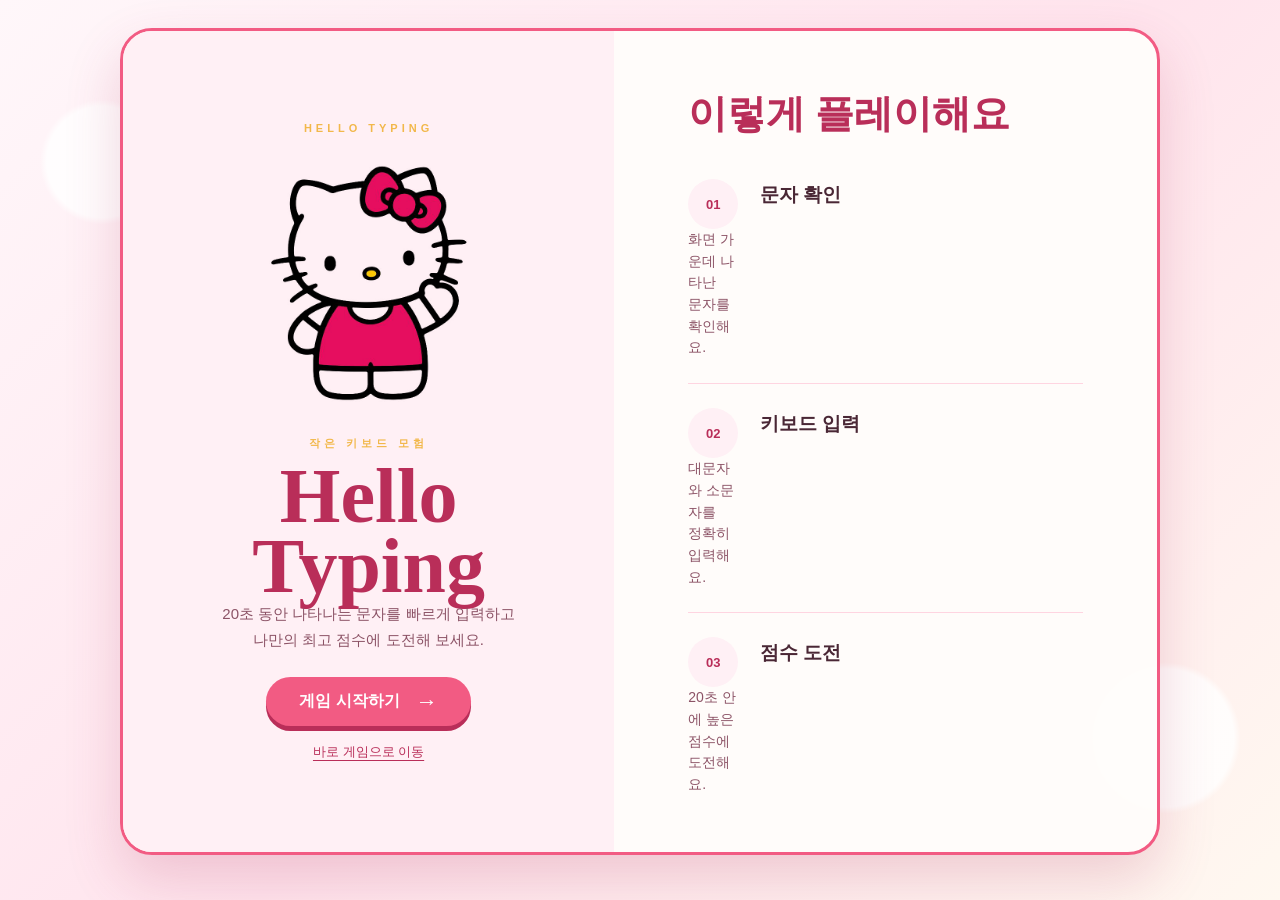
==== onboarding.html @ 5c675c10 "ui_sol" ====
<!DOCTYPE html>
<html lang="ko">
<head>
    <meta charset="UTF-8">
    <meta name="viewport" content="width=device-width, initial-scale=1.0">
    <title>Hello Typing 시작하기</title>
    <link rel="stylesheet" href="css/onboarding.css">
</head>
<body>
    <main class="onboarding">
        <section class="onboarding__hero" aria-labelledby="onboarding-title">
            <div class="onboarding__badge">HELLO TYPING</div>
            <img class="onboarding__mascot" src="assets/hello-kitty.png" alt="헬로키티 캐릭터">
            <p class="onboarding__eyebrow">작은 키보드 모험</p>
            <h1 id="onboarding-title">Hello<br>Typing</h1>
            <p class="onboarding__intro">20초 동안 나타나는 문자를 빠르게 입력하고<br>나만의 최고 점수에 도전해 보세요.</p>
            <a class="onboarding__start" href="typing_game.html">게임 시작하기 <span aria-hidden="true">→</span></a>
            <a class="onboarding__skip" href="typing_game.html">바로 게임으로 이동</a>
        </section>

        <section class="onboarding__steps" aria-labelledby="steps-title">
            <h2 id="steps-title">이렇게 플레이해요</h2>
            <div class="onboarding__step-list">
                <article class="onboarding__step">
                    <span class="onboarding__step-number">01</span>
                    <h3>문자 확인</h3>
                    <p>화면 가운데 나타난<br>문자를 확인해요.</p>
                </article>
                <article class="onboarding__step">
                    <span class="onboarding__step-number">02</span>
                    <h3>키보드 입력</h3>
                    <p>대문자와 소문자를<br>정확히 입력해요.</p>
                </article>
                <article class="onboarding__step">
                    <span class="onboarding__step-number">03</span>
                    <h3>점수 도전</h3>
                    <p>20초 안에 높은 점수에<br>도전해요.</p>
                </article>
            </div>
        </section>
    </main>
</body>
</html>
---- css/onboarding.css ----
:root {
    --pink: #f25b83;
    --dark-pink: #b92e59;
    --pale-pink: #fff0f5;
    --blush: #ffd5e1;
    --ink: #4a2735;
    --gold: #f2b84b;
    --white: #fffdfb;
}

* {
    box-sizing: border-box;
}

body {
    min-height: 100vh;
    margin: 0;
    padding: 28px 18px;
    color: var(--ink);
    background:
        radial-gradient(circle at 8% 18%, rgba(255, 255, 255, 0.85) 0 4%, transparent 4.5%),
        radial-gradient(circle at 91% 82%, rgba(255, 255, 255, 0.8) 0 5%, transparent 5.5%),
        linear-gradient(135deg, #fff7fa 0%, #ffe4ed 53%, #fff8f0 100%);
    font-family: "Trebuchet MS", "Malgun Gothic", sans-serif;
}

.onboarding {
    display: grid;
    grid-template-columns: minmax(280px, 0.95fr) minmax(360px, 1.05fr);
    width: min(100%, 1040px);
    min-height: min(720px, calc(100vh - 56px));
    margin: 0 auto;
    overflow: hidden;
    border: 3px solid var(--pink);
    border-radius: 32px;
    background: rgba(255, 253, 251, 0.95);
    box-shadow: 0 24px 55px rgba(174, 54, 93, 0.2);
}

.onboarding__hero {
    position: relative;
    display: flex;
    flex-direction: column;
    align-items: center;
    justify-content: center;
    padding: 56px 44px;
    overflow: hidden;
    background: var(--pale-pink);
    text-align: center;
}

.onboarding__badge,
.onboarding__eyebrow {
    color: var(--gold);
    font-size: 11px;
    font-weight: bold;
    letter-spacing: 4px;
}

.onboarding__badge {
    margin-bottom: 24px;
}

.onboarding__eyebrow {
    margin: 28px 0 10px;
}

.onboarding__mascot {
    display: block;
    width: min(100%, 250px);
    height: auto;
    margin: 0 auto;
    border-radius: 20px;
    mix-blend-mode: multiply;
}

.onboarding__ear {
    position: absolute;
    top: -27px;
    width: 58px;
    height: 58px;
    border: 3px solid var(--pink);
    background: var(--white);
}

.onboarding__ear--left {
    left: 3px;
    border-right: 0;
    border-bottom: 0;
    border-radius: 18px 0 0;
    transform: rotate(35deg);
}

.onboarding__ear--right {
    right: 3px;
    border-left: 0;
    border-bottom: 0;
    border-radius: 0 18px 0 0;
    transform: rotate(-35deg);
}

.onboarding__eye,
.onboarding__nose {
    position: absolute;
    background: var(--ink);
}

.onboarding__eye {
    top: 67px;
    width: 8px;
    height: 15px;
    border-radius: 50%;
}

.onboarding__eye--left {
    left: 49px;
}

.onboarding__eye--right {
    right: 49px;
}

.onboarding__nose {
    top: 83px;
    left: calc(50% - 5px);
    width: 10px;
    height: 8px;
    border-radius: 50%;
    background: var(--gold);
}

.onboarding__whisker {
    position: absolute;
    top: 91px;
    width: 39px;
    height: 1px;
    background: var(--ink);
}

.onboarding__whisker--left {
    left: 6px;
    transform: rotate(12deg);
}

.onboarding__whisker--right {
    right: 6px;
    transform: rotate(-12deg);
}

.onboarding__bow {
    position: absolute;
    top: 3px;
    right: -20px;
    width: 48px;
    height: 30px;
    background: var(--pink);
    transform: rotate(12deg);
}

.onboarding__bow::before,
.onboarding__bow::after {
    position: absolute;
    top: 2px;
    width: 25px;
    height: 26px;
    border: 2px solid var(--dark-pink);
    background: var(--pink);
    content: "";
}

.onboarding__bow::before {
    left: -17px;
    clip-path: polygon(100% 0, 100% 100%, 50% 72%, 0 100%, 14% 12%);
}

.onboarding__bow::after {
    right: -17px;
    clip-path: polygon(0 0, 100% 12%, 100% 100%, 50% 72%, 0 100%);
}

.onboarding h1 {
    position: relative;
    z-index: 1;
    margin: 0;
    color: var(--dark-pink);
    font-family: Georgia, "Times New Roman", serif;
    font-size: clamp(52px, 7vw, 78px);
    line-height: 0.9;
}

.onboarding__intro {
    position: relative;
    z-index: 1;
    margin: 0 0 25px;
    color: #8c5366;
    font-size: 15px;
    line-height: 1.7;
}

.onboarding__start {
    position: relative;
    z-index: 1;
    display: inline-flex;
    align-items: center;
    justify-content: center;
    gap: 16px;
    min-width: 205px;
    padding: 14px 22px;
    border-radius: 999px;
    color: white;
    background: var(--pink);
    box-shadow: 0 5px 0 var(--dark-pink);
    font-weight: bold;
    text-decoration: none;
    transition: transform 120ms ease, box-shadow 120ms ease, background 120ms ease;
}

.onboarding__start:hover {
    background: #e84974;
    transform: translateY(-2px);
    box-shadow: 0 7px 0 var(--dark-pink);
}

.onboarding__start span {
    font-size: 22px;
    line-height: 0;
}

.onboarding__skip {
    position: relative;
    z-index: 1;
    margin-top: 17px;
    color: var(--dark-pink);
    font-size: 13px;
    text-decoration: underline;
    text-underline-offset: 4px;
}

.onboarding__steps {
    display: flex;
    flex-direction: column;
    justify-content: center;
    padding: 56px clamp(28px, 6vw, 74px);
}

.onboarding__steps h2 {
    margin: 0 0 38px;
    color: var(--dark-pink);
    font-family: Georgia, "Times New Roman", serif;
    font-size: clamp(27px, 4vw, 39px);
}

.onboarding__step-list {
    display: grid;
    gap: 24px;
}

.onboarding__step {
    display: grid;
    grid-template-columns: 54px 1fr;
    column-gap: 18px;
    align-items: start;
    padding-bottom: 24px;
    border-bottom: 1px solid var(--blush);
}

.onboarding__step:last-child {
    padding-bottom: 0;
    border-bottom: 0;
}

.onboarding__step-number {
    display: grid;
    width: 50px;
    height: 50px;
    place-items: center;
    border-radius: 50%;
    color: var(--dark-pink);
    background: var(--pale-pink);
    font-size: 13px;
    font-weight: bold;
}

.onboarding__step h3 {
    margin: 3px 0 6px;
    color: var(--ink);
    font-size: 19px;
}

.onboarding__step p {
    margin: 0;
    color: #8c5366;
    font-size: 14px;
    line-height: 1.55;
}

.onboarding a:focus-visible {
    outline: 3px solid #f6b1c5;
    outline-offset: 4px;
}

@media (max-width: 760px) {
    body {
        padding: 16px;
    }

    .onboarding {
        grid-template-columns: 1fr;
        min-height: auto;
    }

    .onboarding__hero {
        padding: 46px 24px 52px;
    }

    .onboarding__steps {
        padding: 42px 26px 48px;
    }
}

@media (max-width: 360px) {
    body {
        padding: 8px;
    }

    .onboarding {
        border-radius: 24px;
    }

    .onboarding__hero {
        padding-right: 16px;
        padding-left: 16px;
    }

    .onboarding__mascot {
        transform: scale(0.9);
    }

    .onboarding__intro {
        font-size: 14px;
    }

    .onboarding__step {
        grid-template-columns: 45px 1fr;
        column-gap: 12px;
    }

    .onboarding__step-number {
        width: 43px;
        height: 43px;
    }
}

@media (prefers-reduced-motion: reduce) {
    *,
    *::before,
    *::after {
        transition-duration: 0.01ms !important;
    }
}
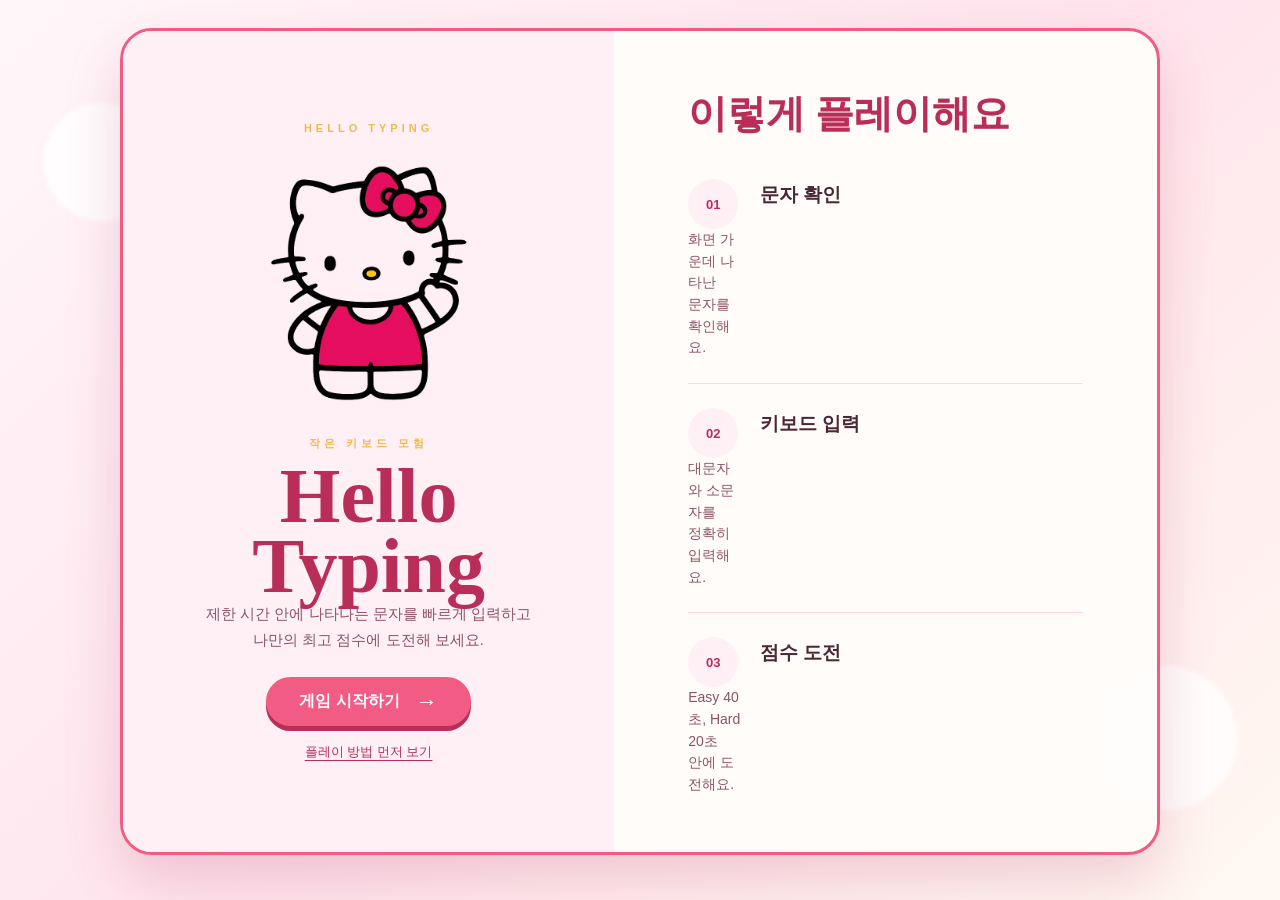
==== commit 1db1de3a: "fix: 시간을 난이도로 고정하고 온보딩 안내문 수정 시간 선택 기능 제거 - 플레이어가 임의로 시간을 바꿀 수 있으면 난이도가 무의미해지므로   제한 시간은 난이도가 단독으로 정" ====
--- a/onboarding.html
+++ b/onboarding.html
@@ -13,9 +13,9 @@
             <img class="onboarding__mascot" src="assets/hello-kitty.png" alt="헬로키티 캐릭터">
             <p class="onboarding__eyebrow">작은 키보드 모험</p>
             <h1 id="onboarding-title">Hello<br>Typing</h1>
-            <p class="onboarding__intro">20초 동안 나타나는 문자를 빠르게 입력하고<br>나만의 최고 점수에 도전해 보세요.</p>
+            <p class="onboarding__intro">제한 시간 안에 나타나는 문자를 빠르게 입력하고<br>나만의 최고 점수에 도전해 보세요.</p>
             <a class="onboarding__start" href="typing_game.html">게임 시작하기 <span aria-hidden="true">→</span></a>
-            <a class="onboarding__skip" href="typing_game.html">바로 게임으로 이동</a>
+            <a class="onboarding__skip" href="#steps-title">플레이 방법 먼저 보기</a>
         </section>
 
         <section class="onboarding__steps" aria-labelledby="steps-title">
@@ -34,7 +34,7 @@
                 <article class="onboarding__step">
                     <span class="onboarding__step-number">03</span>
                     <h3>점수 도전</h3>
-                    <p>20초 안에 높은 점수에<br>도전해요.</p>
+                    <p>Easy 40초, Hard 20초<br>안에 도전해요.</p>
                 </article>
             </div>
         </section>
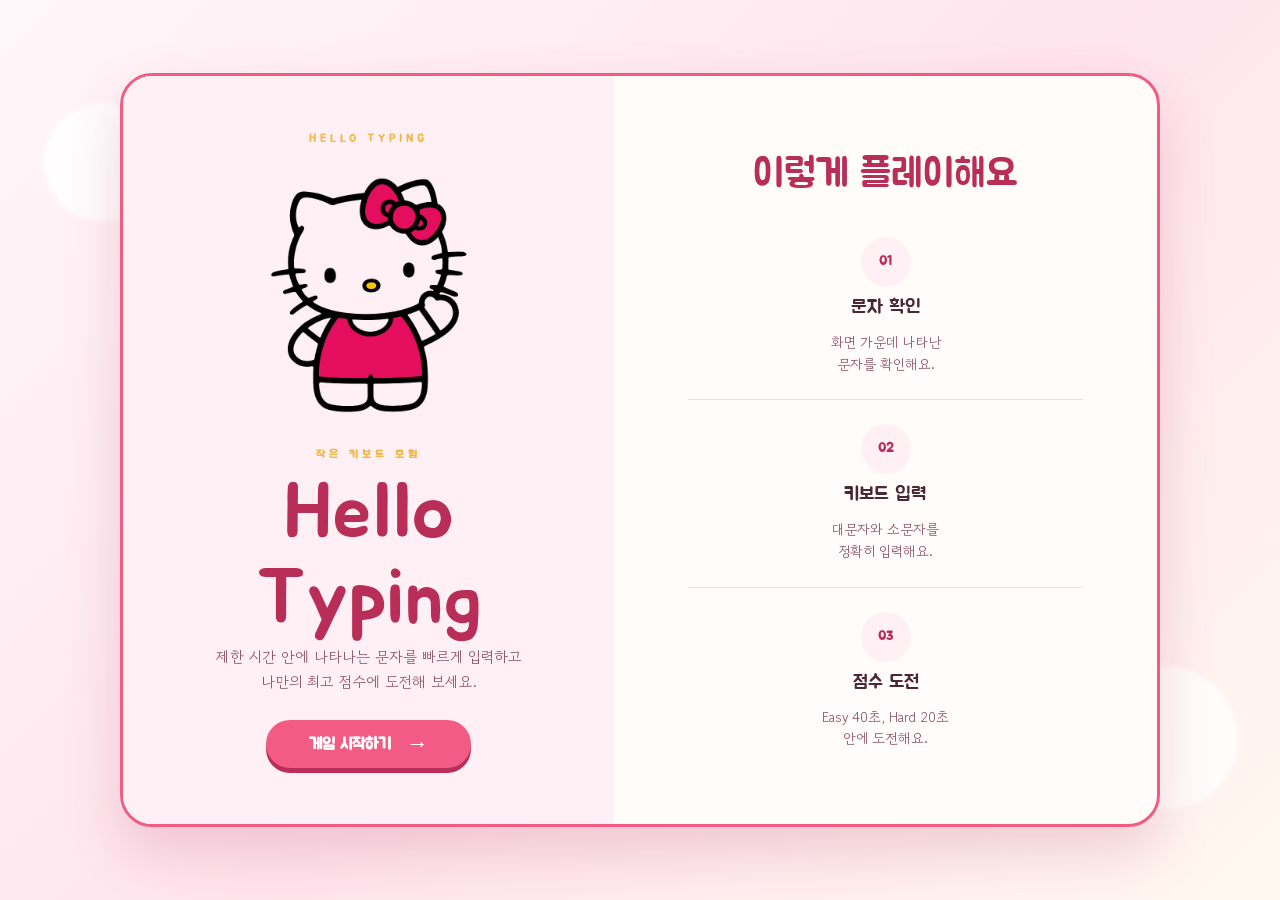
==== commit ba437273: "style: 온보딩 폰트·정렬 개선 및 협업 문서 추가 온보딩 화면 - '플레이 방법 먼저 보기' 링크 제거 - 제목 폰트를 Georgia(궁서체 계열)에서 주아체로 교체,   본" ====
--- a/onboarding.html
+++ b/onboarding.html
@@ -4,6 +4,10 @@
     <meta charset="UTF-8">
     <meta name="viewport" content="width=device-width, initial-scale=1.0">
     <title>Hello Typing 시작하기</title>
+    <!-- 깜찍한 손글씨풍 폰트 (주아체 / 고운돋움) — 인터넷 연결이 필요합니다 -->
+    <link rel="preconnect" href="https://fonts.googleapis.com">
+    <link rel="preconnect" href="https://fonts.gstatic.com" crossorigin>
+    <link href="https://fonts.googleapis.com/css2?family=Jua&family=Gowun+Dodum&display=swap" rel="stylesheet">
     <link rel="stylesheet" href="css/onboarding.css">
 </head>
 <body>
@@ -15,7 +19,6 @@
             <h1 id="onboarding-title">Hello<br>Typing</h1>
             <p class="onboarding__intro">제한 시간 안에 나타나는 문자를 빠르게 입력하고<br>나만의 최고 점수에 도전해 보세요.</p>
             <a class="onboarding__start" href="typing_game.html">게임 시작하기 <span aria-hidden="true">→</span></a>
-            <a class="onboarding__skip" href="#steps-title">플레이 방법 먼저 보기</a>
         </section>
 
         <section class="onboarding__steps" aria-labelledby="steps-title">
--- a/css/onboarding.css
+++ b/css/onboarding.css
@@ -13,7 +13,10 @@
 }
 
 body {
+    /* 화면 정중앙에 배치 (가로 + 세로) */
     min-height: 100vh;
+    display: grid;
+    place-items: center;
     margin: 0;
     padding: 28px 18px;
     color: var(--ink);
@@ -21,7 +24,20 @@
         radial-gradient(circle at 8% 18%, rgba(255, 255, 255, 0.85) 0 4%, transparent 4.5%),
         radial-gradient(circle at 91% 82%, rgba(255, 255, 255, 0.8) 0 5%, transparent 5.5%),
         linear-gradient(135deg, #fff7fa 0%, #ffe4ed 53%, #fff8f0 100%);
-    font-family: "Trebuchet MS", "Malgun Gothic", sans-serif;
+    /* 폰트를 바꾸려면 이 두 줄만 고치면 됩니다 */
+    font-family: "Gowun Dodum", "Malgun Gothic", sans-serif;
+}
+
+/* 제목용 깜찍한 폰트 */
+.onboarding h1,
+.onboarding__steps h2,
+.onboarding__step h3,
+.onboarding__badge,
+.onboarding__eyebrow,
+.onboarding__step-number,
+.onboarding__start {
+    font-family: "Jua", "Malgun Gothic", sans-serif;
+    font-weight: normal;
 }
 
 .onboarding {
@@ -183,9 +199,8 @@
     z-index: 1;
     margin: 0;
     color: var(--dark-pink);
-    font-family: Georgia, "Times New Roman", serif;
     font-size: clamp(52px, 7vw, 78px);
-    line-height: 0.9;
+    line-height: 1.1;
 }
 
 .onboarding__intro {
@@ -226,27 +241,17 @@
     line-height: 0;
 }
 
-.onboarding__skip {
-    position: relative;
-    z-index: 1;
-    margin-top: 17px;
-    color: var(--dark-pink);
-    font-size: 13px;
-    text-decoration: underline;
-    text-underline-offset: 4px;
-}
-
 .onboarding__steps {
     display: flex;
     flex-direction: column;
     justify-content: center;
     padding: 56px clamp(28px, 6vw, 74px);
+    text-align: center;
 }
 
 .onboarding__steps h2 {
     margin: 0 0 38px;
     color: var(--dark-pink);
-    font-family: Georgia, "Times New Roman", serif;
     font-size: clamp(27px, 4vw, 39px);
 }
 
@@ -255,11 +260,11 @@
     gap: 24px;
 }
 
+/* 번호 원을 위에 두고 글을 아래로 — 전체 중앙 정렬 */
 .onboarding__step {
     display: grid;
-    grid-template-columns: 54px 1fr;
-    column-gap: 18px;
-    align-items: start;
+    justify-items: center;
+    row-gap: 6px;
     padding-bottom: 24px;
     border-bottom: 1px solid var(--blush);
 }
@@ -340,11 +345,6 @@
         font-size: 14px;
     }
 
-    .onboarding__step {
-        grid-template-columns: 45px 1fr;
-        column-gap: 12px;
-    }
-
     .onboarding__step-number {
         width: 43px;
         height: 43px;
